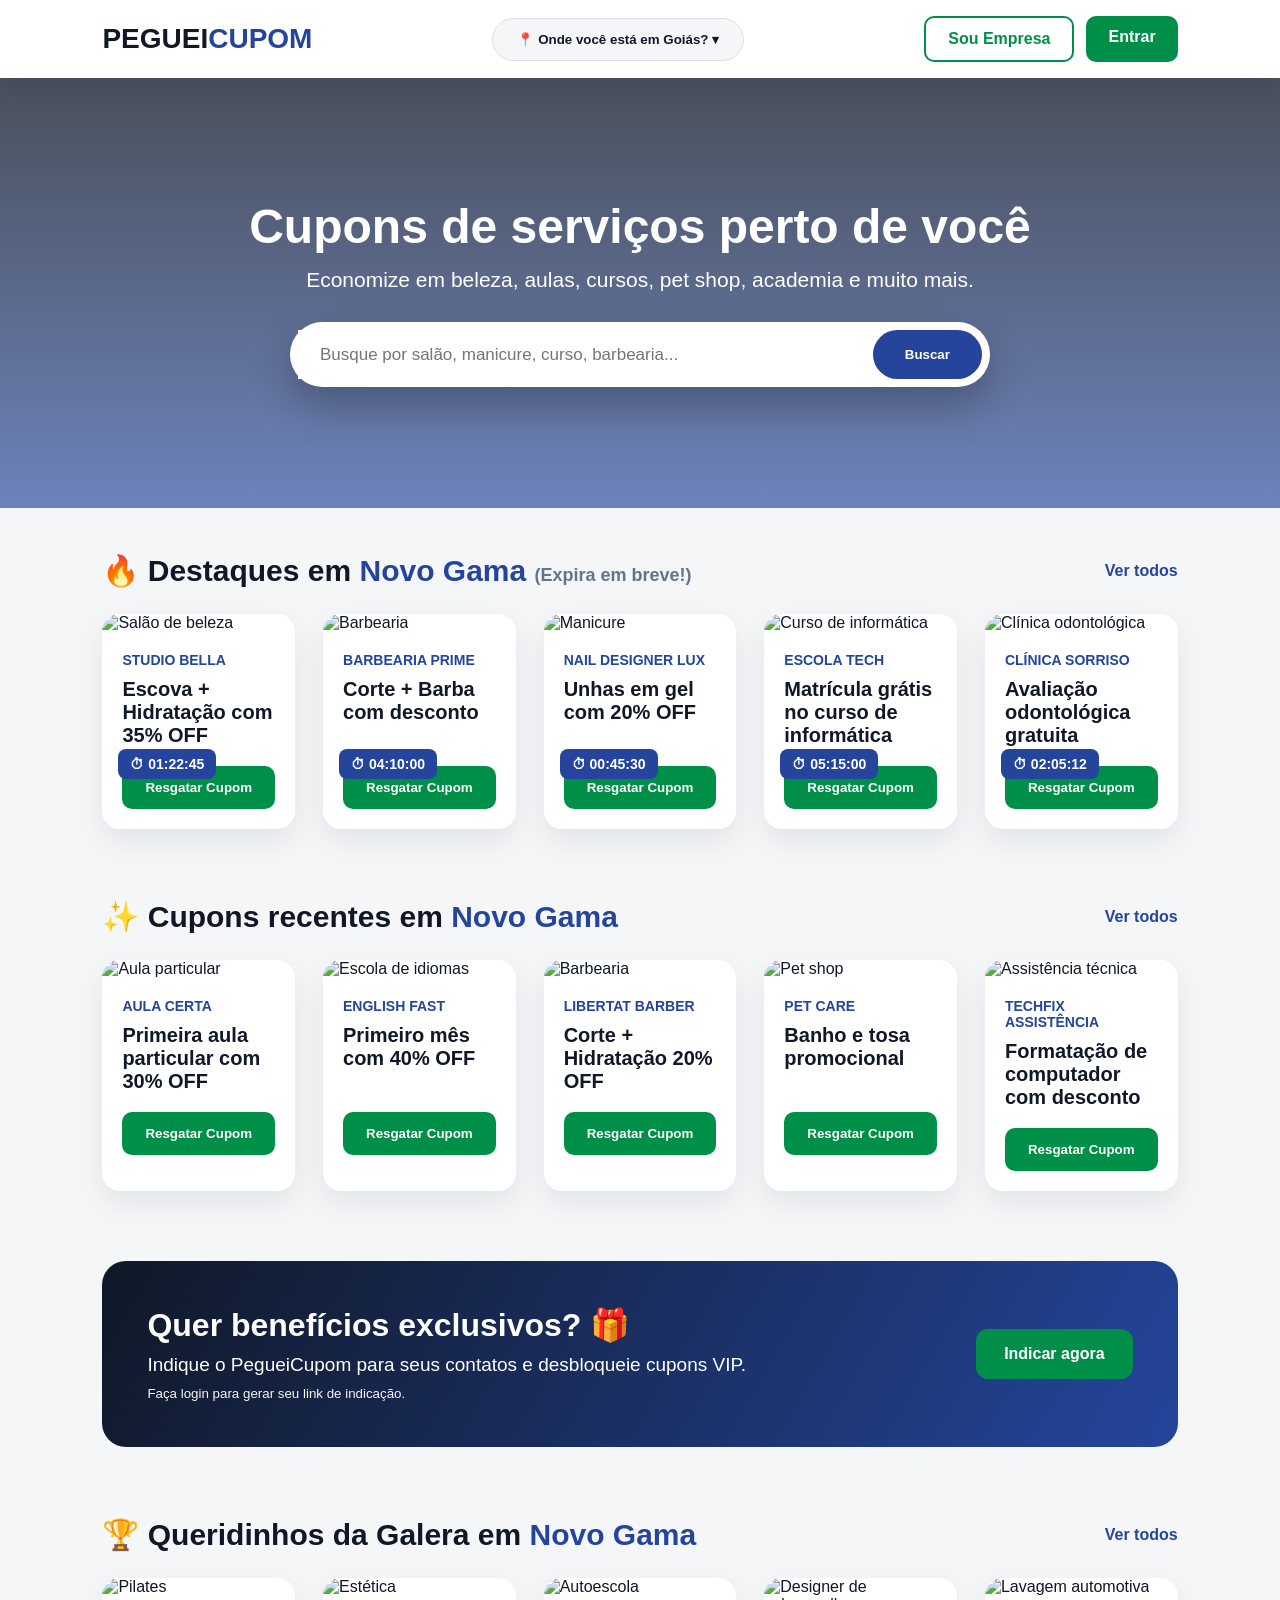
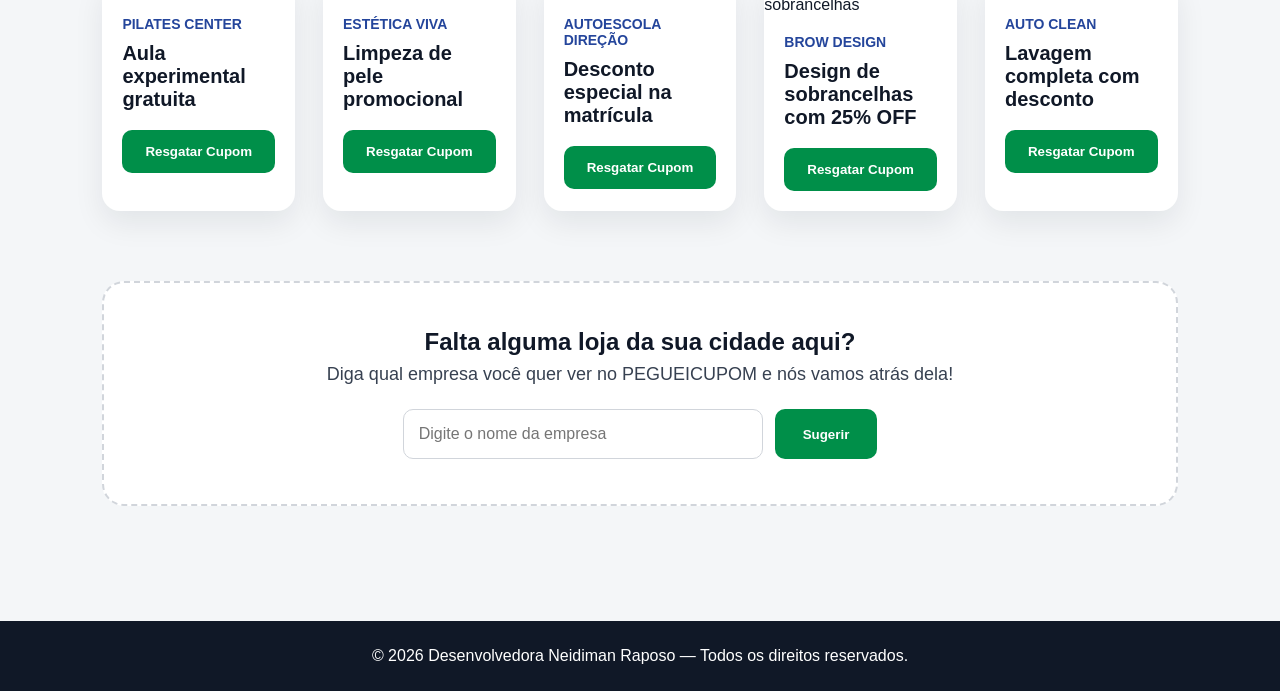
==== index.html @ 61958555 "Primeiro envio" ====
<!DOCTYPE html>
<html lang="pt-BR">
<head>
    <meta charset="UTF-8">
    <meta name="viewport" content="width=device-width, initial-scale=1.0">
    <title>PegueiCupom | Cupons de serviços</title>
    <link rel="stylesheet" href="css/style.css">
</head>
<body>

<header class="topo">
    <div class="logo">PEGUEI<span>CUPOM</span></div>

    <div class="cidade-box">
        <button id="btnCidade" class="btn-cidade">
            📍 <span id="cidadeAtual">Onde você está em Goiás?</span> ▾
        </button>

        <div id="listaCidades" class="lista-cidades">
            <p data-cidade="Novo Gama">Novo Gama</p>
            <p data-cidade="Valparaíso">Valparaíso</p>
            <p data-cidade="Luziânia">Luziânia</p>
            <p data-cidade="Cidade Ocidental">Cidade Ocidental</p>
            <p data-cidade="Brasília">Brasília</p>
        </div>
    </div>

    <nav class="menu">
        <a href="#" class="btn-empresa">Sou Empresa</a>
        <a href="#" class="btn-entrar">Entrar</a>
    </nav>
</header>

<section class="banner">
    <div class="banner-conteudo">
        <h1>Cupons de serviços perto de você</h1>
        <p>Economize em beleza, aulas, cursos, pet shop, academia e muito mais.</p>

        <form class="busca">
            <input type="text" id="campoBusca" placeholder="Busque por salão, manicure, curso, barbearia...">
            <button type="submit">Buscar</button>
        </form>
    </div>
</section>

<main>

    <section class="secao">
        <div class="titulo-area">
            <h2>🔥 Destaques em <span class="cidadeTitulo">Novo Gama</span> <small>(Expira em breve!)</small></h2>
            <a href="#">Ver todos</a>
        </div>

        <div class="cards">
            <article class="card" data-cidade="Novo Gama" data-tipo="beleza salão hidratação">
                <img src="https://images.unsplash.com/photo-1560066984-138dadb4c035" alt="Salão de beleza">
                <div class="tempo">⏱ 01:22:45</div>
                <div class="card-info">
                    <h4>STUDIO BELLA</h4>
                    <h3>Escova + Hidratação com 35% OFF</h3>
                    <button>Resgatar Cupom</button>
                </div>
            </article>

            <article class="card" data-cidade="Novo Gama" data-tipo="barbearia corte barba">
                <img src="https://images.unsplash.com/photo-1585747860715-2ba37e788b70" alt="Barbearia">
                <div class="tempo">⏱ 04:10:00</div>
                <div class="card-info">
                    <h4>BARBEARIA PRIME</h4>
                    <h3>Corte + Barba com desconto</h3>
                    <button>Resgatar Cupom</button>
                </div>
            </article>

            <article class="card" data-cidade="Novo Gama" data-tipo="manicure unhas beleza">
                <img src="https://images.unsplash.com/photo-1604654894610-df63bc536371" alt="Manicure">
                <div class="tempo">⏱ 00:45:30</div>
                <div class="card-info">
                    <h4>NAIL DESIGNER LUX</h4>
                    <h3>Unhas em gel com 20% OFF</h3>
                    <button>Resgatar Cupom</button>
                </div>
            </article>

            <article class="card" data-cidade="Novo Gama" data-tipo="curso informática escola">
                <img src="https://images.unsplash.com/photo-1515378791036-0648a3ef77b2" alt="Curso de informática">
                <div class="tempo">⏱ 05:15:00</div>
                <div class="card-info">
                    <h4>ESCOLA TECH</h4>
                    <h3>Matrícula grátis no curso de informática</h3>
                    <button>Resgatar Cupom</button>
                </div>
            </article>

            <article class="card" data-cidade="Novo Gama" data-tipo="odontologia dentista clínica">
                <img src="https://images.unsplash.com/photo-1576091160399-112ba8d25d1d" alt="Clínica odontológica">
                <div class="tempo">⏱ 02:05:12</div>
                <div class="card-info">
                    <h4>CLÍNICA SORRISO</h4>
                    <h3>Avaliação odontológica gratuita</h3>
                    <button>Resgatar Cupom</button>
                </div>
            </article>
        </div>
    </section>

    <section class="secao">
        <div class="titulo-area">
            <h2>✨ Cupons recentes em <span class="cidadeTitulo">Novo Gama</span></h2>
            <a href="#">Ver todos</a>
        </div>

        <div class="cards">
            <article class="card" data-cidade="Novo Gama" data-tipo="aula reforço escola">
                <img src="https://images.unsplash.com/photo-1523240795612-9a054b0db644" alt="Aula particular">
                <div class="card-info">
                    <h4>AULA CERTA</h4>
                    <h3>Primeira aula particular com 30% OFF</h3>
                    <button>Resgatar Cupom</button>
                </div>
            </article>

            <article class="card" data-cidade="Novo Gama" data-tipo="idiomas inglês escola">
                <img src="https://images.unsplash.com/photo-1516321318423-f06f85e504b3" alt="Escola de idiomas">
                <div class="card-info">
                    <h4>ENGLISH FAST</h4>
                    <h3>Primeiro mês com 40% OFF</h3>
                    <button>Resgatar Cupom</button>
                </div>
            </article>

            <article class="card" data-cidade="Novo Gama" data-tipo="barbearia cabelo corte">
                <img src="https://images.unsplash.com/photo-1621605815971-fbc98d665033" alt="Barbearia">
                <div class="card-info">
                    <h4>LIBERTAT BARBER</h4>
                    <h3>Corte + Hidratação 20% OFF</h3>
                    <button>Resgatar Cupom</button>
                </div>
            </article>

            <article class="card" data-cidade="Novo Gama" data-tipo="pet banho tosa">
                <img src="https://images.unsplash.com/photo-1516734212186-a967f81ad0d7" alt="Pet shop">
                <div class="card-info">
                    <h4>PET CARE</h4>
                    <h3>Banho e tosa promocional</h3>
                    <button>Resgatar Cupom</button>
                </div>
            </article>

            <article class="card" data-cidade="Novo Gama" data-tipo="assistência técnica computador informática">
                <img src="https://images.unsplash.com/photo-1581092160562-40aa08e78837" alt="Assistência técnica">
                <div class="card-info">
                    <h4>TECHFIX ASSISTÊNCIA</h4>
                    <h3>Formatação de computador com desconto</h3>
                    <button>Resgatar Cupom</button>
                </div>
            </article>
        </div>
    </section>

    <section class="indicacao">
        <div>
            <h2>Quer benefícios exclusivos? 🎁</h2>
            <p>Indique o PegueiCupom para seus contatos e desbloqueie cupons VIP.</p>
            <small>Faça login para gerar seu link de indicação.</small>
        </div>

        <a href="#">Indicar agora</a>
    </section>

    <section class="secao">
        <div class="titulo-area">
            <h2>🏆 Queridinhos da Galera em <span class="cidadeTitulo">Novo Gama</span></h2>
            <a href="#">Ver todos</a>
        </div>

        <div class="cards">
            <article class="card" data-cidade="Novo Gama" data-tipo="pilates saúde aula">
                <img src="https://images.unsplash.com/photo-1518611012118-696072aa579a" alt="Pilates">
                <div class="card-info">
                    <h4>PILATES CENTER</h4>
                    <h3>Aula experimental gratuita</h3>
                    <button>Resgatar Cupom</button>
                </div>
            </article>

            <article class="card" data-cidade="Novo Gama" data-tipo="estética limpeza pele beleza">
                <img src="https://images.unsplash.com/photo-1595475207225-428b62bda831" alt="Estética">
                <div class="card-info">
                    <h4>ESTÉTICA VIVA</h4>
                    <h3>Limpeza de pele promocional</h3>
                    <button>Resgatar Cupom</button>
                </div>
            </article>

            <article class="card" data-cidade="Novo Gama" data-tipo="autoescola carteira motorista">
                <img src="https://images.unsplash.com/photo-1503376780353-7e6692767b70" alt="Autoescola">
                <div class="card-info">
                    <h4>AUTOESCOLA DIREÇÃO</h4>
                    <h3>Desconto especial na matrícula</h3>
                    <button>Resgatar Cupom</button>
                </div>
            </article>

            <article class="card" data-cidade="Novo Gama" data-tipo="sobrancelha design beleza">
                <img src="https://images.unsplash.com/photo-1522337360788-8b13dee7a37e" alt="Designer de sobrancelhas">
                <div class="card-info">
                    <h4>BROW DESIGN</h4>
                    <h3>Design de sobrancelhas com 25% OFF</h3>
                    <button>Resgatar Cupom</button>
                </div>
            </article>

            <article class="card" data-cidade="Novo Gama" data-tipo="lavagem automotiva carro estética automotiva">
                <img src="https://images.unsplash.com/photo-1520340356584-f9917d1eea6f" alt="Lavagem automotiva">
                <div class="card-info">
                    <h4>AUTO CLEAN</h4>
                    <h3>Lavagem completa com desconto</h3>
                    <button>Resgatar Cupom</button>
                </div>
            </article>
        </div>
    </section>

    <p id="mensagemVazia" class="mensagem-vazia">Nenhum cupom encontrado para essa cidade ou busca.</p>

    <section class="sugestao-loja">
        <h2>Falta alguma loja da sua cidade aqui?</h2>
        <p>Diga qual empresa você quer ver no PEGUEICUPOM e nós vamos atrás dela!</p>

        <form id="formSugestao">
            <input type="text" id="campoSugestao" placeholder="Digite o nome da empresa">
            <button type="submit">Sugerir</button>
        </form>
    </section>

</main>

<footer class="rodape">
    <p>© 2026 Desenvolvedora Neidiman Raposo — Todos os direitos reservados.</p>
</footer>

<script src="js/script.js"></script>
</body>
</html>
---- css/style.css ----
* {
    margin: 0;
    padding: 0;
    box-sizing: border-box;
}

body {
    font-family: Arial, Helvetica, sans-serif;
    background: #f4f6f8;
    color: #101827;
}

/* TOPO */

.topo {
    min-height: 78px;
    background: #ffffff;
    padding: 0 8%;
    display: flex;
    align-items: center;
    justify-content: space-between;
    gap: 20px;
    box-shadow: 0 8px 25px rgba(16, 24, 39, 0.08);
    position: sticky;
    top: 0;
    z-index: 100;
}

.logo {
    font-size: 28px;
    font-weight: 900;
    color: #101827;
}

.logo span {
    color: #24459b;
}

/* CIDADE */

.cidade-box {
    position: relative;
}

.btn-cidade {
    border: 1px solid #d8dee9;
    background: #f4f6f8;
    padding: 13px 24px;
    border-radius: 30px;
    cursor: pointer;
    font-weight: bold;
    color: #101827;
    transition: 0.3s;
}

.btn-cidade:hover {
    background: #f4c414;
    color: #101827;
    border-color: #f4c414;
}

.lista-cidades {
    display: none;
    position: absolute;
    top: 58px;
    left: 0;
    width: 220px;
    background: white;
    border-radius: 16px;
    box-shadow: 0 12px 35px rgba(0, 0, 0, 0.15);
    overflow: hidden;
    z-index: 999;
}

.lista-cidades.ativa {
    display: block;
}

.lista-cidades p {
    padding: 14px 18px;
    cursor: pointer;
    transition: 0.3s;
}

.lista-cidades p:hover {
    background: #f4c414;
    color: #101827;
}

/* MENU */

.menu {
    display: flex;
    gap: 12px;
}

.menu a {
    text-decoration: none;
    font-weight: bold;
    padding: 12px 22px;
    border-radius: 10px;
    transition: 0.3s;
}

.btn-empresa {
    color: #008f49;
    border: 2px solid #008f49;
    background: white;
}

.btn-empresa:hover {
    background: #f4c414;
    color: #101827;
    border-color: #f4c414;
}

.btn-entrar {
    color: white;
    background: #008f49;
}

.btn-entrar:hover {
    background: #f4c414;
    color: #101827;
}

/* BANNER */

.banner {
    min-height: 430px;
    background:
        linear-gradient(rgba(16, 24, 39, 0.75), rgba(36, 69, 155, 0.65)),
        url("https://images.unsplash.com/photo-1497366754035-f200968a6e72");
    background-size: cover;
    background-position: center;
    display: flex;
    align-items: center;
    justify-content: center;
    text-align: center;
    padding: 40px 20px;
}

.banner h1 {
    color: white;
    font-size: 48px;
    margin-bottom: 14px;
}

.banner p {
    color: white;
    font-size: 21px;
    margin-bottom: 30px;
}

/* BUSCA */

.busca {
    max-width: 700px;
    margin: auto;
    background: white;
    padding: 8px;
    border-radius: 40px;
    display: flex;
    box-shadow: 0 18px 40px rgba(0, 0, 0, 0.25);
}

.busca input {
    flex: 1;
    border: none;
    outline: none;
    padding: 0 22px;
    font-size: 17px;
}

.busca button {
    border: none;
    background: #24459b;
    color: white;
    font-weight: bold;
    padding: 17px 32px;
    border-radius: 35px;
    cursor: pointer;
    transition: 0.3s;
}

.busca button:hover {
    background: #f4c414;
    color: #101827;
}

/* CONTEÚDO */

main {
    padding: 45px 8%;
}

.secao {
    margin-bottom: 70px;
}

.titulo-area {
    display: flex;
    justify-content: space-between;
    align-items: center;
    margin-bottom: 26px;
}

.titulo-area h2 {
    font-size: 30px;
}

.titulo-area small {
    font-size: 18px;
    color: #64748b;
}

.cidadeTitulo {
    color: #24459b;
}

.titulo-area a {
    color: #24459b;
    font-weight: bold;
    text-decoration: none;
}

.titulo-area a:hover {
    color: #f4c414;
}

/* CARDS */

.cards {
    display: grid;
    grid-template-columns: repeat(5, 1fr);
    gap: 28px;
}

.card {
    background: white;
    border-radius: 18px;
    overflow: hidden;
    position: relative;
    box-shadow: 0 12px 30px rgba(16, 24, 39, 0.08);
    transition: 0.3s;
}

.card:hover {
    transform: translateY(-7px);
    box-shadow: 0 18px 40px rgba(16, 24, 39, 0.16);
}

.card img {
    width: 100%;
    height: 175px;
    object-fit: cover;
}

.tempo {
    position: absolute;
    top: 135px;
    left: 16px;
    background: #24459b;
    color: white;
    padding: 7px 12px;
    border-radius: 8px;
    font-size: 14px;
    font-weight: bold;
}

.card-info {
    padding: 20px;
}

.card-info h4 {
    color: #24459b;
    font-size: 14px;
    margin-bottom: 10px;
}

.card-info h3 {
    font-size: 20px;
    margin-bottom: 18px;
    min-height: 70px;
}

/* BOTÕES DOS CARDS */

.card-info button {
    width: 100%;
    border: none;
    background: #008f49;
    color: white;
    padding: 14px;
    border-radius: 10px;
    font-weight: bold;
    cursor: pointer;
    transition: 0.3s;
}

.card-info button:hover {
    background: #f4c414;
    color: #101827;
    transform: scale(1.02);
}

/* INDICAÇÃO */

.indicacao {
    background: linear-gradient(120deg, #101827, #24459b);
    color: white;
    padding: 45px;
    border-radius: 24px;
    margin-bottom: 70px;
    display: flex;
    justify-content: space-between;
    align-items: center;
    gap: 30px;
}

.indicacao h2 {
    font-size: 32px;
    margin-bottom: 10px;
}

.indicacao p {
    font-size: 19px;
    margin-bottom: 8px;
}

.indicacao small {
    color: #f4f6f8;
}

.indicacao a {
    background: #008f49;
    color: white;
    padding: 16px 28px;
    border-radius: 12px;
    text-decoration: none;
    font-weight: bold;
    transition: 0.3s;
}

.indicacao a:hover {
    background: #f4c414;
    color: #101827;
    transform: scale(1.03);
}

/* MENSAGEM */

.mensagem-vazia {
    display: none;
    margin-top: 25px;
    background: #eef4ff;
    color: #24459b;
    padding: 18px;
    border-radius: 12px;
    font-weight: bold;
}

/* SUGESTÃO */

.sugestao-loja {
    background: white;
    border: 2px dashed #d1d5db;
    border-radius: 22px;
    padding: 45px 25px;
    text-align: center;
    margin-bottom: 70px;
}

.sugestao-loja h2 {
    font-size: 24px;
    margin-bottom: 8px;
    color: #101827;
}

.sugestao-loja p {
    font-size: 18px;
    margin-bottom: 24px;
    color: #374151;
}

.sugestao-loja form {
    display: flex;
    justify-content: center;
    gap: 12px;
}

.sugestao-loja input {
    width: 360px;
    max-width: 100%;
    padding: 15px;
    border: 1px solid #d1d5db;
    border-radius: 10px;
    font-size: 16px;
    outline: none;
}

.sugestao-loja button {
    border: none;
    background: #008f49;
    color: white;
    padding: 15px 28px;
    border-radius: 10px;
    font-weight: bold;
    cursor: pointer;
    transition: 0.3s;
}

.sugestao-loja button:hover {
    background: #f4c414;
    color: #101827;
}

/* RODAPÉ */

.rodape {
    background: #101827;
    color: white;
    text-align: center;
    padding: 26px;
}

/* RESPONSIVO */

@media (max-width: 1200px) {
    .cards {
        grid-template-columns: repeat(3, 1fr);
    }
}

@media (max-width: 900px) {
    .topo {
        flex-direction: column;
        padding: 20px;
    }

    .cards {
        grid-template-columns: repeat(2, 1fr);
    }

    .banner h1 {
        font-size: 36px;
    }

    .indicacao {
        flex-direction: column;
        text-align: center;
    }
}

@media (max-width: 600px) {
    .cards {
        grid-template-columns: 1fr;
    }

    .busca {
        flex-direction: column;
        border-radius: 18px;
        gap: 10px;
    }

    .busca input {
        padding: 15px;
    }

    .menu {
        flex-direction: column;
        width: 100%;
        text-align: center;
    }

    .titulo-area {
        flex-direction: column;
        align-items: flex-start;
        gap: 10px;
    }

    .sugestao-loja form {
        flex-direction: column;
    }

    .sugestao-loja button {
        width: 100%;
    }
}
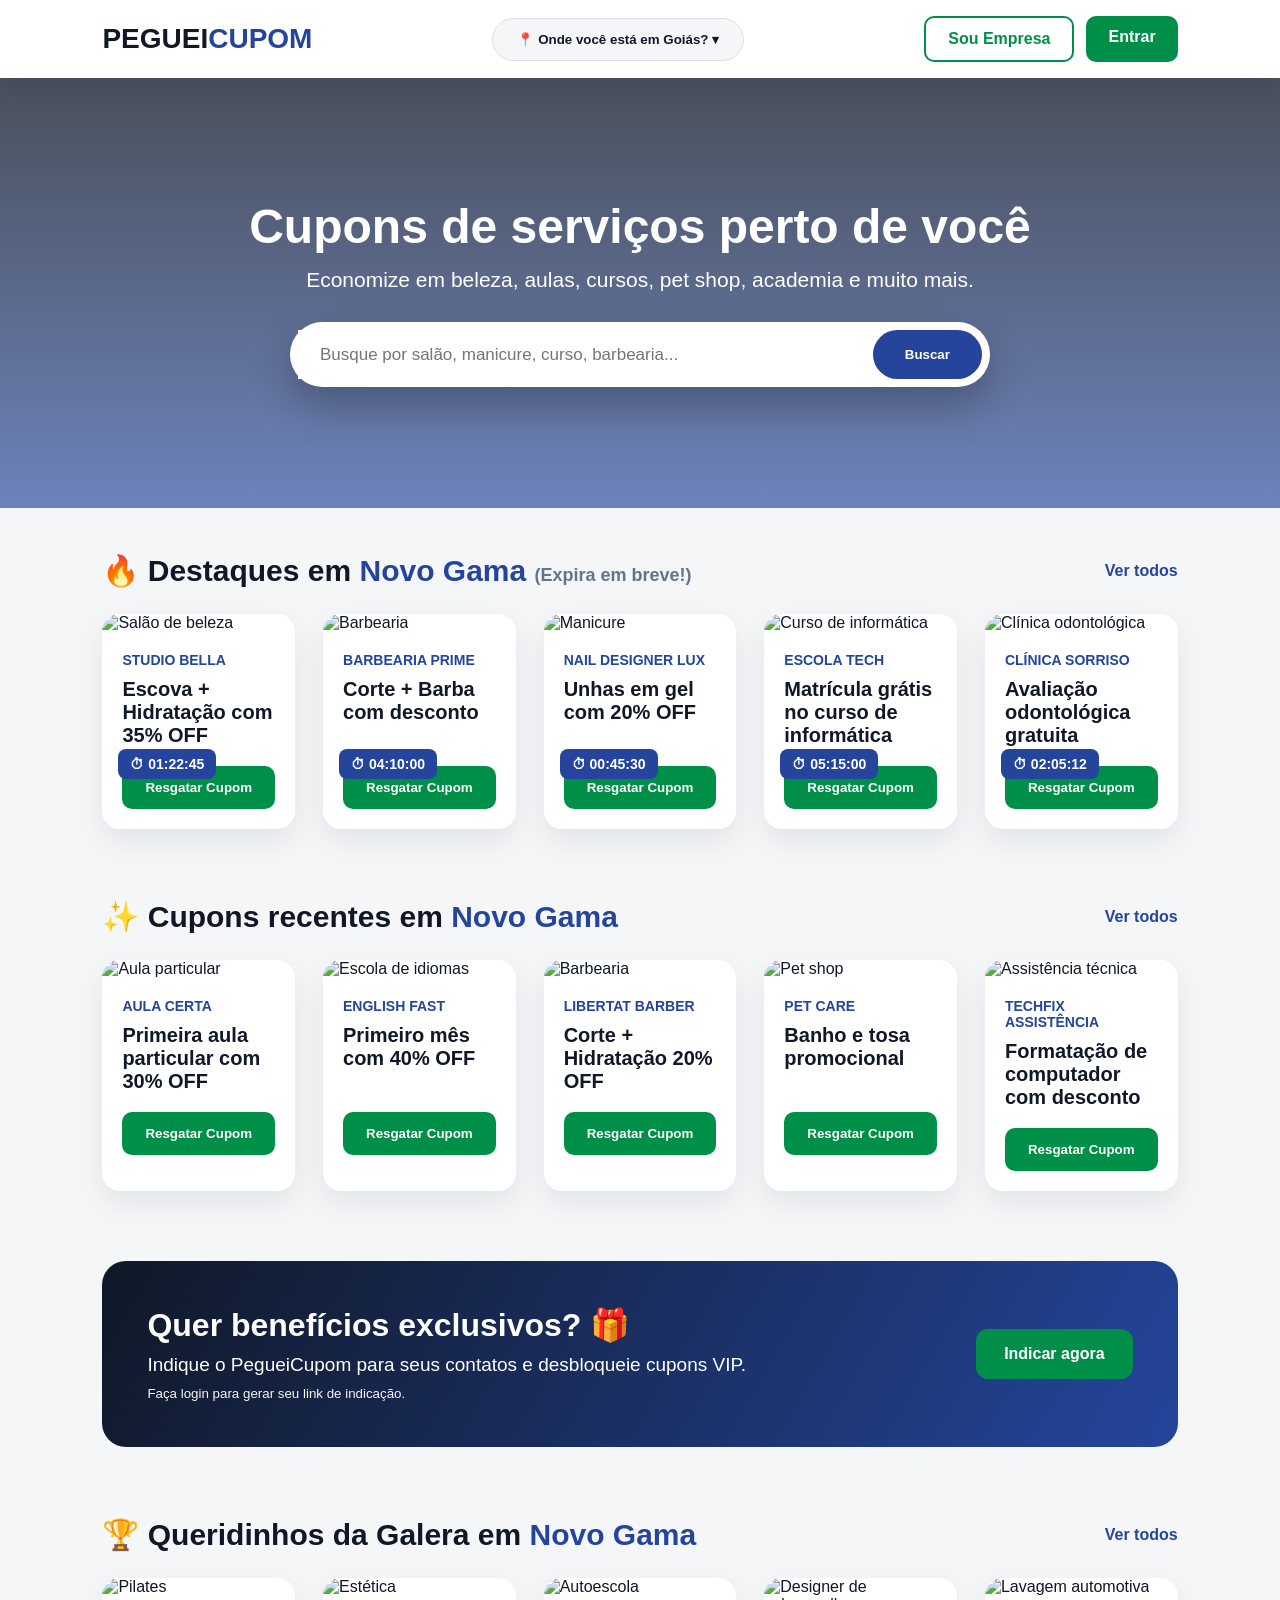
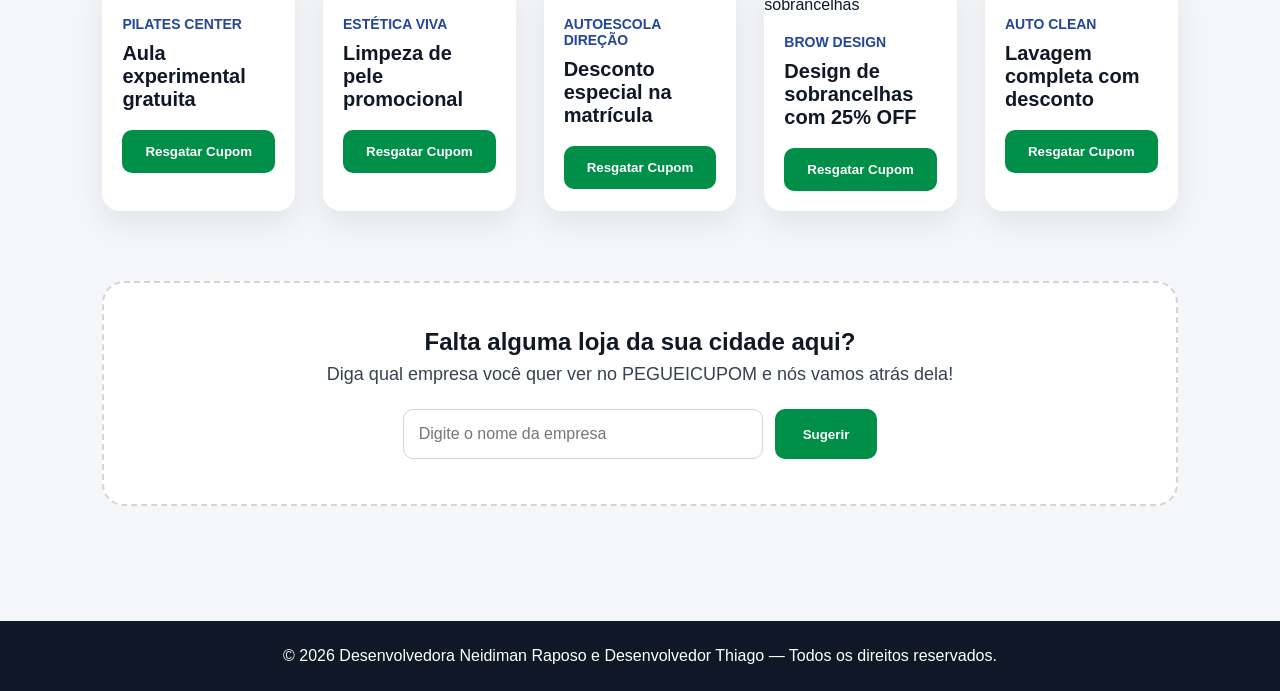
==== commit 3d21db00: "Alteração Rodape Alterei o rodape, acrescentando o meu nome." ====
--- a/index.html
+++ b/index.html
@@ -237,7 +237,7 @@
 </main>
 
 <footer class="rodape">
-    <p>© 2026 Desenvolvedora Neidiman Raposo — Todos os direitos reservados.</p>
+    <p>© 2026 Desenvolvedora Neidiman Raposo e Desenvolvedor Thiago — Todos os direitos reservados.</p>
 </footer>
 
 <script src="js/script.js"></script>
